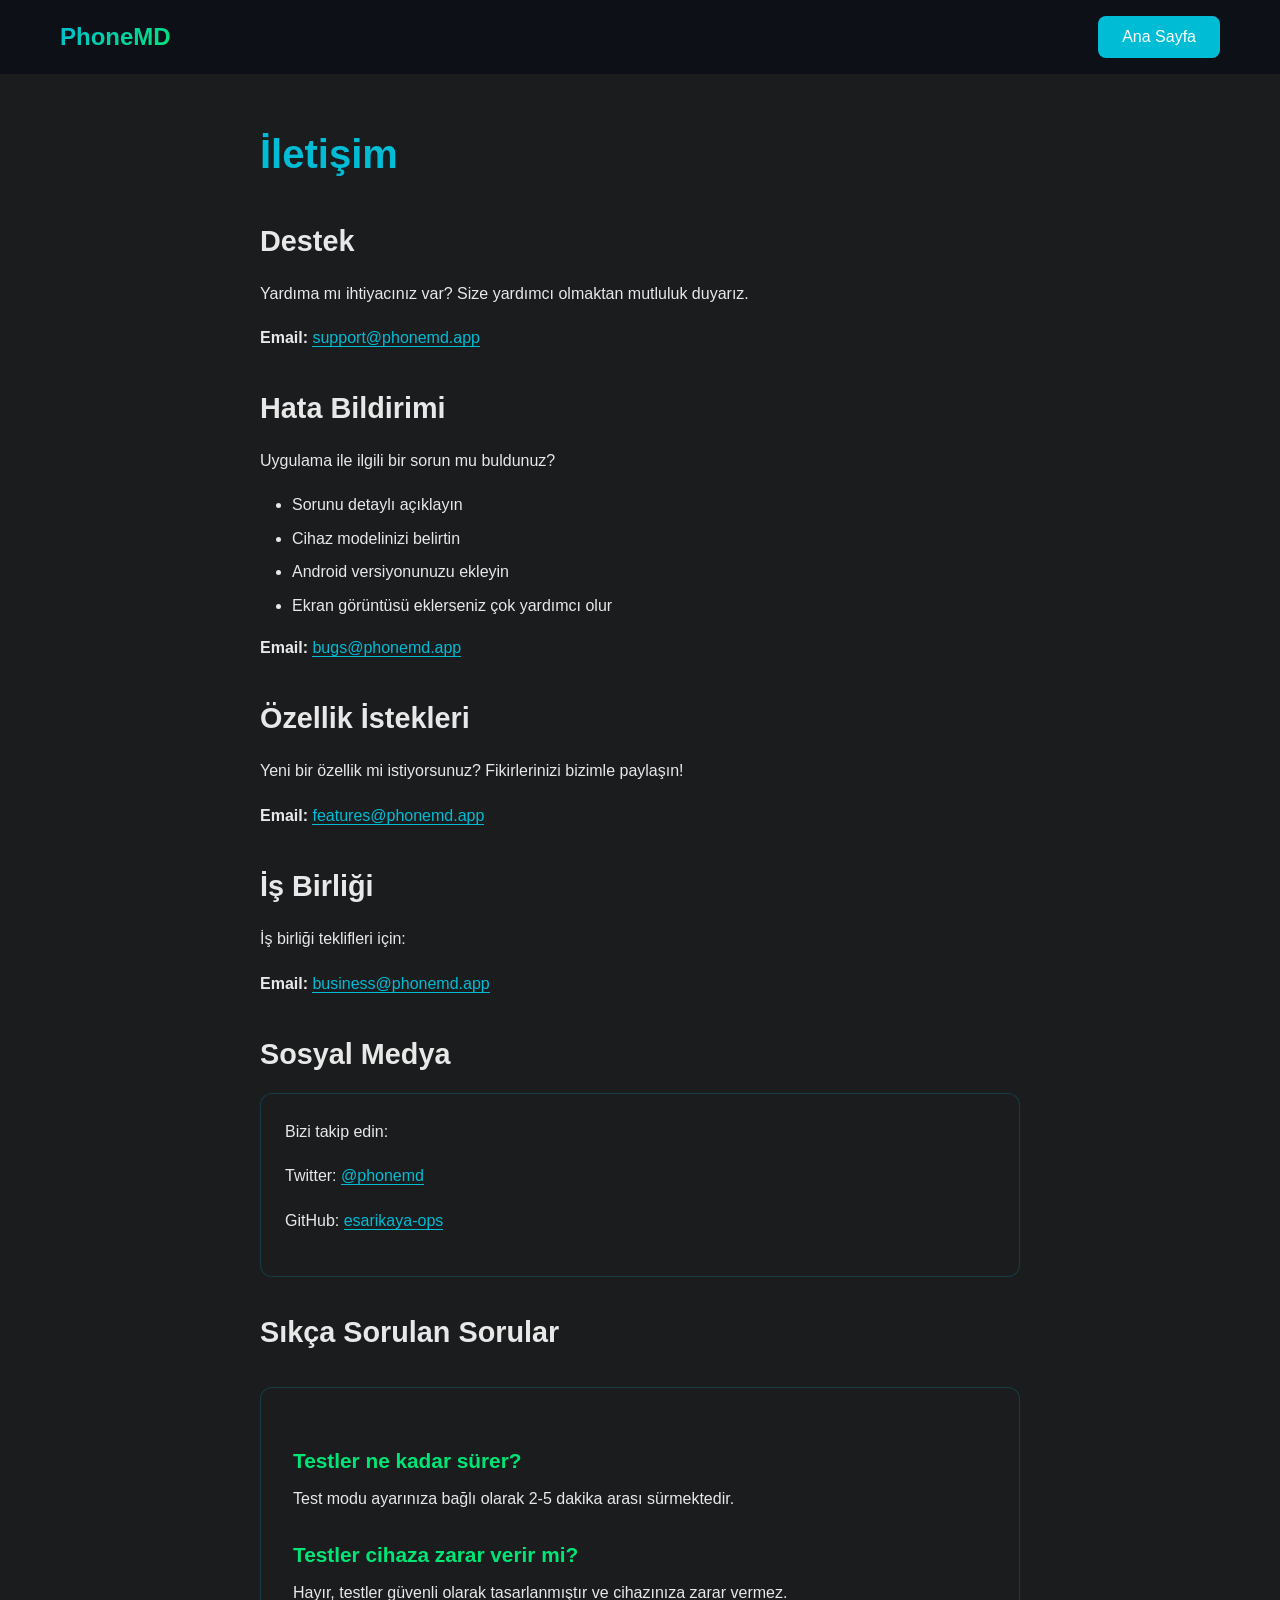
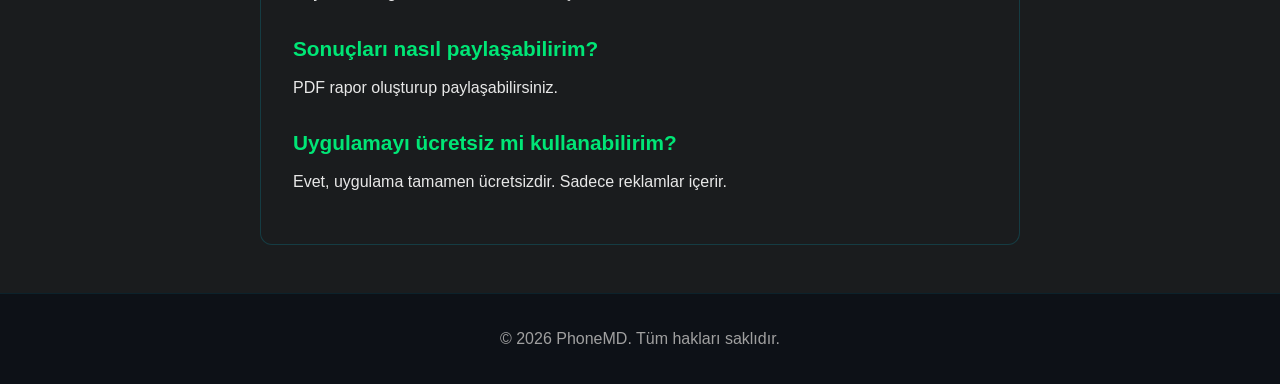
==== contact.html @ 015709df "Add legal pages and app icon - Privacy policy - Terms of service - Contact page - App icon favicon -" ====
<!DOCTYPE html>
<html lang="tr">
<head>
    <meta charset="UTF-8">
    <meta name="viewport" content="width=device-width, initial-scale=1.0">
    <title>İletişim - PhoneMD</title>
    <link rel="stylesheet" href="style.css">
    <link rel="icon" type="image/png" href="icon.png">
</head>
<body>
    <header>
        <nav>
            <div class="logo">PhoneMD</div>
            <a href="index.html" class="nav-btn">Ana Sayfa</a>
        </nav>
    </header>

    <main>
        <section class="legal-page">
            <div class="container">
                <h1>İletişim</h1>

                <h2>Destek</h2>
                <p>Yardıma mı ihtiyacınız var? Size yardımcı olmaktan mutluluk duyarız.</p>
                <p><strong>Email:</strong> <a href="mailto:support@phonemd.app">support@phonemd.app</a></p>

                <h2>Hata Bildirimi</h2>
                <p>Uygulama ile ilgili bir sorun mu buldunuz?</p>
                <ul>
                    <li>Sorunu detaylı açıklayın</li>
                    <li>Cihaz modelinizi belirtin</li>
                    <li>Android versiyonunuzu ekleyin</li>
                    <li>Ekran görüntüsü eklerseniz çok yardımcı olur</li>
                </ul>
                <p><strong>Email:</strong> <a href="mailto:bugs@phonemd.app">bugs@phonemd.app</a></p>

                <h2>Özellik İstekleri</h2>
                <p>Yeni bir özellik mi istiyorsunuz? Fikirlerinizi bizimle paylaşın!</p>
                <p><strong>Email:</strong> <a href="mailto:features@phonemd.app">features@phonemd.app</a></p>

                <h2>İş Birliği</h2>
                <p>İş birliği teklifleri için:</p>
                <p><strong>Email:</strong> <a href="mailto:business@phonemd.app">business@phonemd.app</a></p>

                <h2>Sosyal Medya</h2>
                <div class="social-links">
                    <p>Bizi takip edin:</p>
                    <p>Twitter: <a href="https://twitter.com/phonemd" target="_blank">@phonemd</a></p>
                    <p>GitHub: <a href="https://github.com/esarikaya-ops" target="_blank">esarikaya-ops</a></p>
                </div>

                <h2>Sıkça Sorulan Sorular</h2>
                <div class="faq">
                    <h3>Testler ne kadar sürer?</h3>
                    <p>Test modu ayarınıza bağlı olarak 2-5 dakika arası sürmektedir.</p>

                    <h3>Testler cihaza zarar verir mi?</h3>
                    <p>Hayır, testler güvenli olarak tasarlanmıştır ve cihazınıza zarar vermez.</p>

                    <h3>Sonuçları nasıl paylaşabilirim?</h3>
                    <p>PDF rapor oluşturup paylaşabilirsiniz.</p>

                    <h3>Uygulamayı ücretsiz mi kullanabilirim?</h3>
                    <p>Evet, uygulama tamamen ücretsizdir. Sadece reklamlar içerir.</p>
                </div>
            </div>
        </section>
    </main>

    <footer>
        <p>&copy; 2026 PhoneMD. Tüm hakları saklıdır.</p>
    </footer>
</body>
</html>
---- style.css ----
* {
    margin: 0;
    padding: 0;
    box-sizing: border-box;
}

:root {
    --primary: #00BCD4;
    --primary-dark: #0097A7;
    --secondary: #00E676;
    --dark: #1A1C1E;
    --surface: #0D1117;
    --text: #E8E8E8;
    --text-secondary: #A0A0A0;
}

body {
    font-family: -apple-system, BlinkMacSystemFont, 'Segoe UI', Roboto, Oxygen, Ubuntu, sans-serif;
    background: var(--dark);
    color: var(--text);
    line-height: 1.6;
}

.container {
    max-width: 1200px;
    margin: 0 auto;
    padding: 0 20px;
}

header {
    background: var(--surface);
    padding: 1rem 0;
    position: sticky;
    top: 0;
    z-index: 100;
    backdrop-filter: blur(10px);
}

nav {
    max-width: 1200px;
    margin: 0 auto;
    padding: 0 20px;
    display: flex;
    justify-content: space-between;
    align-items: center;
}

.logo {
    font-size: 1.5rem;
    font-weight: bold;
    background: linear-gradient(135deg, var(--primary), var(--secondary));
    -webkit-background-clip: text;
    -webkit-text-fill-color: transparent;
}

.nav-btn {
    background: var(--primary);
    color: white;
    padding: 0.5rem 1.5rem;
    border-radius: 8px;
    text-decoration: none;
    transition: all 0.3s;
}

.nav-btn:hover {
    background: var(--primary-dark);
    transform: translateY(-2px);
}

.hero {
    padding: 6rem 0;
    text-align: center;
    background: linear-gradient(135deg, #0D1117 0%, #1a2332 100%);
}

.hero h1 {
    font-size: 3rem;
    margin-bottom: 1rem;
    background: linear-gradient(135deg, var(--primary), var(--secondary));
    -webkit-background-clip: text;
    -webkit-text-fill-color: transparent;
}

.hero p {
    font-size: 1.25rem;
    color: var(--text-secondary);
    margin-bottom: 2rem;
    max-width: 600px;
    margin-left: auto;
    margin-right: auto;
}

.cta-button {
    display: inline-block;
    background: linear-gradient(135deg, var(--primary), var(--secondary));
    color: white;
    padding: 1rem 2.5rem;
    border-radius: 12px;
    text-decoration: none;
    font-size: 1.1rem;
    font-weight: 600;
    transition: all 0.3s;
    box-shadow: 0 4px 20px rgba(0, 188, 212, 0.3);
}

.cta-button:hover {
    transform: translateY(-3px);
    box-shadow: 0 6px 30px rgba(0, 188, 212, 0.5);
}

.features {
    padding: 5rem 0;
    background: var(--surface);
}

.features h2, .tests h2, .download h2 {
    text-align: center;
    font-size: 2.5rem;
    margin-bottom: 3rem;
}

.feature-grid {
    display: grid;
    grid-template-columns: repeat(auto-fit, minmax(250px, 1fr));
    gap: 2rem;
}

.feature {
    background: var(--dark);
    padding: 2rem;
    border-radius: 16px;
    text-align: center;
    transition: transform 0.3s;
    border: 1px solid rgba(0, 188, 212, 0.1);
}

.feature:hover {
    transform: translateY(-5px);
    border-color: var(--primary);
}

.icon {
    font-size: 3rem;
    margin-bottom: 1rem;
}

.feature h3 {
    margin-bottom: 0.5rem;
    color: var(--primary);
}

.feature p {
    color: var(--text-secondary);
}

.tests {
    padding: 5rem 0;
}

.test-list {
    display: flex;
    flex-wrap: wrap;
    gap: 1rem;
    justify-content: center;
}

.badge {
    background: linear-gradient(135deg, rgba(0, 188, 212, 0.2), rgba(0, 230, 118, 0.2));
    border: 1px solid var(--primary);
    padding: 0.5rem 1rem;
    border-radius: 20px;
    font-size: 0.9rem;
    transition: all 0.3s;
}

.badge:hover {
    background: linear-gradient(135deg, rgba(0, 188, 212, 0.3), rgba(0, 230, 118, 0.3));
    transform: scale(1.05);
}

.download {
    padding: 5rem 0;
    text-align: center;
    background: linear-gradient(135deg, var(--surface) 0%, var(--dark) 100%);
}

.download p {
    color: var(--text-secondary);
    margin-bottom: 2rem;
    font-size: 1.2rem;
}

footer {
    background: var(--surface);
    text-align: center;
    padding: 2rem;
    color: var(--text-secondary);
    border-top: 1px solid rgba(0, 188, 212, 0.1);
}

.legal-page {
    padding: 3rem 0;
    max-width: 800px;
    margin: 0 auto;
}

.legal-page h1 {
    font-size: 2.5rem;
    margin-bottom: 0.5rem;
    color: var(--primary);
}

.legal-page h2 {
    font-size: 1.8rem;
    margin-top: 2rem;
    margin-bottom: 1rem;
    color: var(--text);
}

.legal-page h3 {
    font-size: 1.3rem;
    margin-top: 1.5rem;
    margin-bottom: 0.5rem;
    color: var(--secondary);
}

.legal-page p {
    margin-bottom: 1rem;
    line-height: 1.8;
}

.legal-page ul {
    margin-left: 2rem;
    margin-bottom: 1rem;
}

.legal-page li {
    margin-bottom: 0.5rem;
    line-height: 1.6;
}

.legal-page a {
    color: var(--primary);
    text-decoration: none;
    border-bottom: 1px solid var(--primary);
    transition: all 0.3s;
}

.legal-page a:hover {
    color: var(--secondary);
    border-bottom-color: var(--secondary);
}

.update-date {
    color: var(--text-secondary);
    font-style: italic;
    margin-bottom: 2rem;
}

.social-links {
    background: var(--dark);
    padding: 1.5rem;
    border-radius: 12px;
    border: 1px solid rgba(0, 188, 212, 0.2);
}

.faq {
    background: var(--dark);
    padding: 2rem;
    border-radius: 12px;
    border: 1px solid rgba(0, 188, 212, 0.2);
    margin-top: 2rem;
}

@media (max-width: 768px) {
    .hero h1 {
        font-size: 2rem;
    }

    .hero p {
        font-size: 1rem;
    }

    .features h2, .tests h2, .download h2 {
        font-size: 2rem;
    }
}
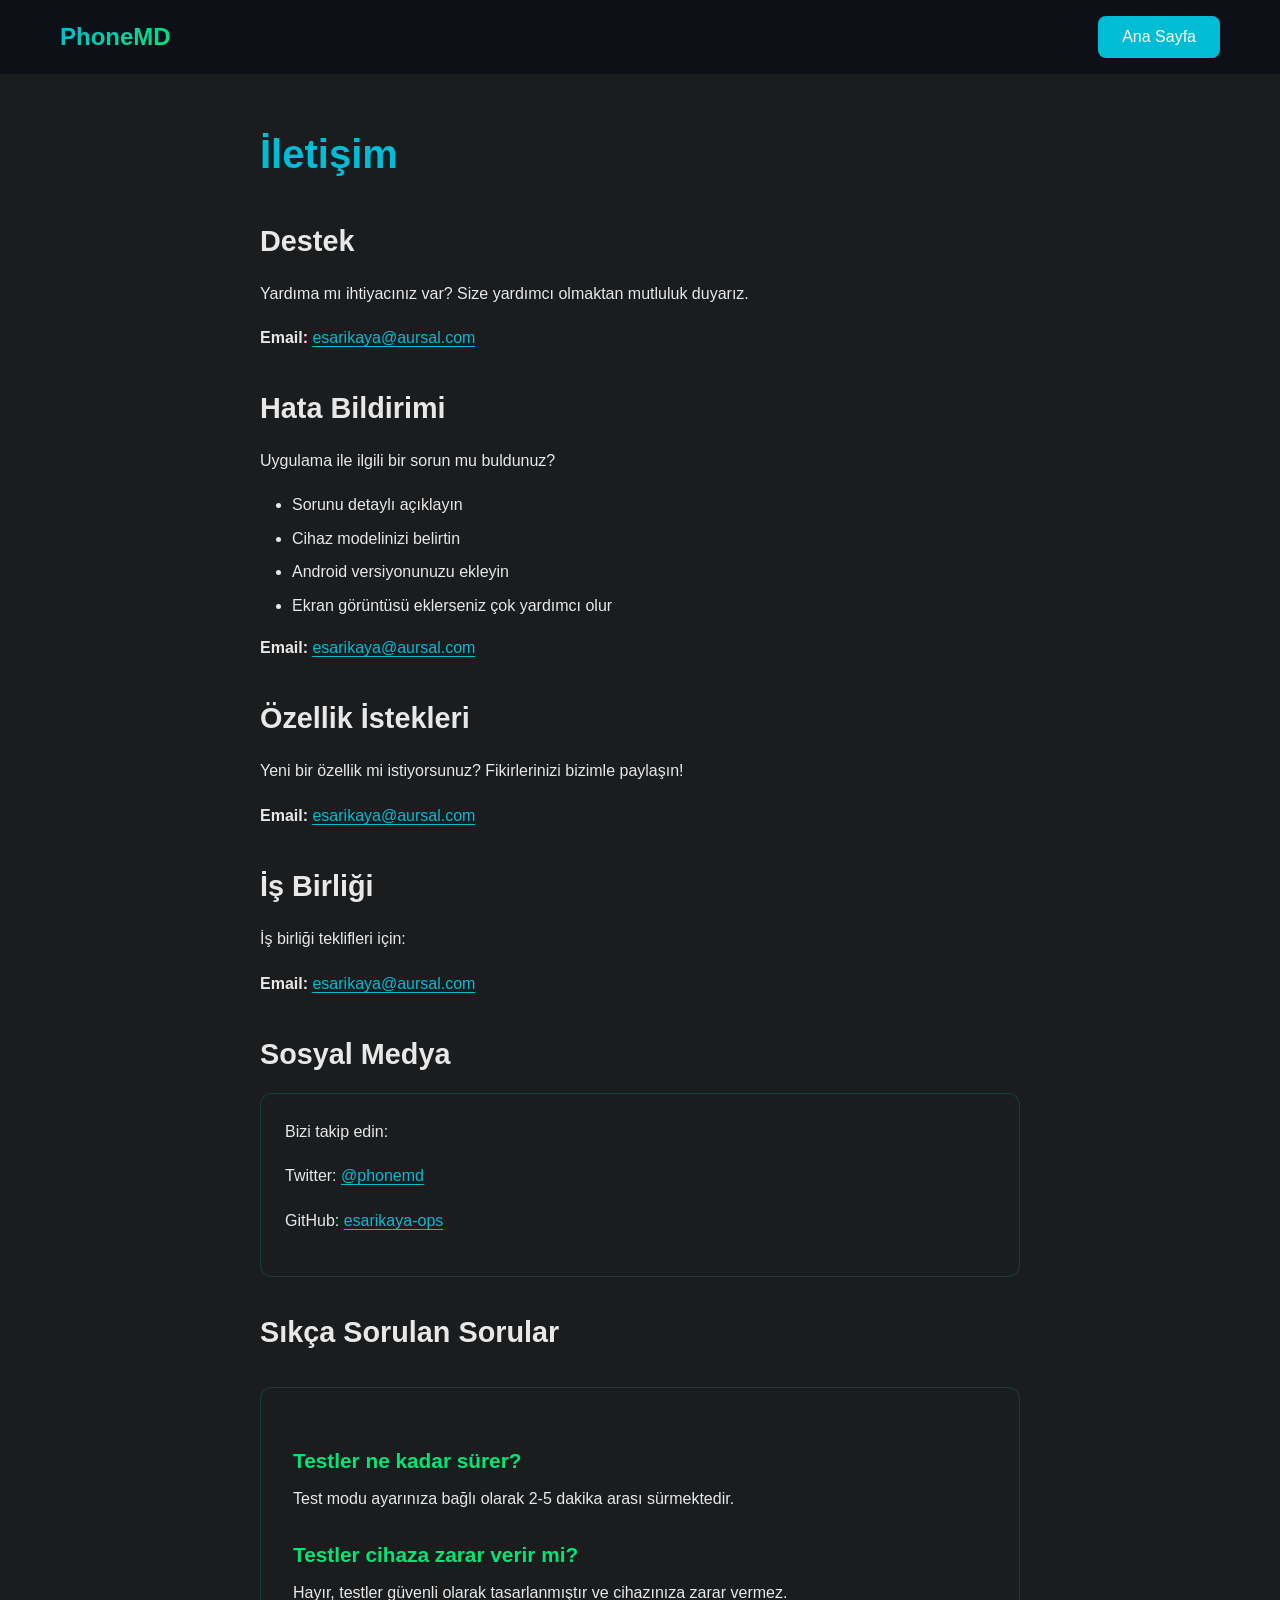
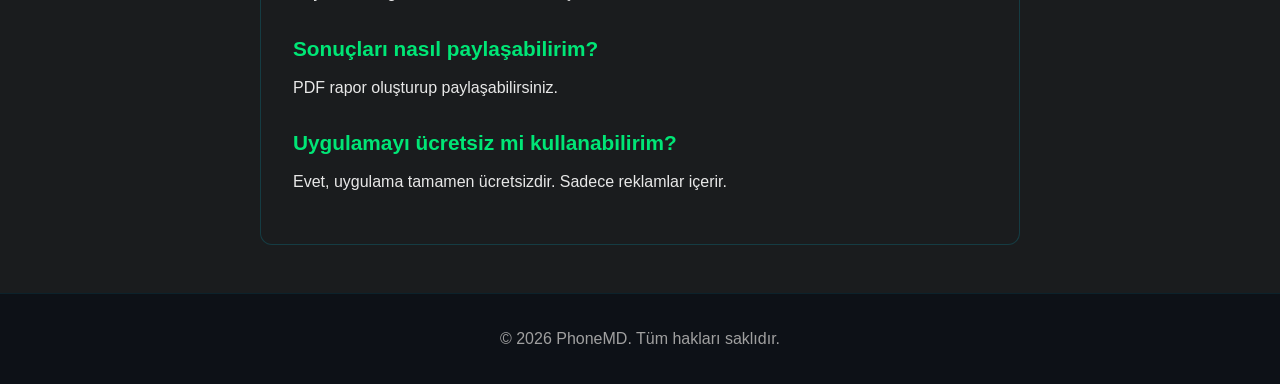
==== commit 39b0678f: "contact: every address is esarikaya@aursal.com — phonemd.app never existed, mail to it bounced Co-Au" ====
--- a/contact.html
+++ b/contact.html
@@ -22,7 +22,7 @@
 
                 <h2>Destek</h2>
                 <p>Yardıma mı ihtiyacınız var? Size yardımcı olmaktan mutluluk duyarız.</p>
-                <p><strong>Email:</strong> <a href="mailto:support@phonemd.app">support@phonemd.app</a></p>
+                <p><strong>Email:</strong> <a href="mailto:esarikaya@aursal.com">esarikaya@aursal.com</a></p>
 
                 <h2>Hata Bildirimi</h2>
                 <p>Uygulama ile ilgili bir sorun mu buldunuz?</p>
@@ -32,15 +32,15 @@
                     <li>Android versiyonunuzu ekleyin</li>
                     <li>Ekran görüntüsü eklerseniz çok yardımcı olur</li>
                 </ul>
-                <p><strong>Email:</strong> <a href="mailto:bugs@phonemd.app">bugs@phonemd.app</a></p>
+                <p><strong>Email:</strong> <a href="mailto:esarikaya@aursal.com">esarikaya@aursal.com</a></p>
 
                 <h2>Özellik İstekleri</h2>
                 <p>Yeni bir özellik mi istiyorsunuz? Fikirlerinizi bizimle paylaşın!</p>
-                <p><strong>Email:</strong> <a href="mailto:features@phonemd.app">features@phonemd.app</a></p>
+                <p><strong>Email:</strong> <a href="mailto:esarikaya@aursal.com">esarikaya@aursal.com</a></p>
 
                 <h2>İş Birliği</h2>
                 <p>İş birliği teklifleri için:</p>
-                <p><strong>Email:</strong> <a href="mailto:business@phonemd.app">business@phonemd.app</a></p>
+                <p><strong>Email:</strong> <a href="mailto:esarikaya@aursal.com">esarikaya@aursal.com</a></p>
 
                 <h2>Sosyal Medya</h2>
                 <div class="social-links">
--- a/style.css
+++ b/style.css
@@ -272,6 +272,164 @@
     margin-top: 2rem;
 }
 
+.legal-hero {
+    background: linear-gradient(135deg, var(--surface) 0%, var(--dark) 100%);
+    padding: 4rem 0 2rem;
+    text-align: center;
+    border-bottom: 1px solid rgba(0, 188, 212, 0.2);
+}
+
+.legal-hero h1 {
+    font-size: 3rem;
+    margin-bottom: 1rem;
+    background: linear-gradient(135deg, var(--primary), var(--secondary));
+    -webkit-background-clip: text;
+    -webkit-text-fill-color: transparent;
+}
+
+.hero-subtitle {
+    font-size: 1.3rem;
+    color: var(--text-secondary);
+    margin-bottom: 1rem;
+}
+
+.legal-content {
+    padding: 3rem 0;
+}
+
+.legal-intro {
+    background: var(--dark);
+    padding: 2rem;
+    border-radius: 12px;
+    border-left: 4px solid var(--primary);
+    margin-bottom: 3rem;
+    font-size: 1.1rem;
+}
+
+.legal-toc {
+    background: var(--surface);
+    padding: 2rem;
+    border-radius: 12px;
+    margin-bottom: 3rem;
+}
+
+.legal-toc h3 {
+    color: var(--primary);
+    margin-bottom: 1rem;
+}
+
+.legal-toc ol {
+    margin-left: 1.5rem;
+}
+
+.legal-toc li {
+    margin-bottom: 0.5rem;
+}
+
+.legal-toc a {
+    color: var(--text);
+    text-decoration: none;
+    transition: color 0.3s;
+}
+
+.legal-toc a:hover {
+    color: var(--primary);
+}
+
+.legal-section {
+    margin-bottom: 4rem;
+}
+
+.section-number {
+    color: var(--primary);
+    font-weight: bold;
+    margin-right: 0.5rem;
+}
+
+.info-grid, .permission-grid, .rights-grid {
+    display: grid;
+    grid-template-columns: repeat(auto-fit, minmax(250px, 1fr));
+    gap: 1.5rem;
+    margin: 2rem 0;
+}
+
+.info-card, .permission-card, .right-item {
+    background: var(--dark);
+    padding: 1.5rem;
+    border-radius: 12px;
+    border: 1px solid rgba(0, 188, 212, 0.2);
+    transition: all 0.3s;
+}
+
+.info-card:hover, .permission-card:hover, .right-item:hover {
+    border-color: var(--primary);
+    transform: translateY(-3px);
+}
+
+.info-card h4, .permission-card h4, .right-item h4 {
+    color: var(--primary);
+    margin-bottom: 0.5rem;
+}
+
+.perm-icon {
+    font-size: 2rem;
+    display: block;
+    margin-bottom: 1rem;
+}
+
+.highlight-box {
+    background: linear-gradient(135deg, rgba(0, 188, 212, 0.1), rgba(0, 230, 118, 0.1));
+    border-left: 4px solid var(--primary);
+    padding: 1.5rem;
+    border-radius: 8px;
+    margin: 2rem 0;
+}
+
+.purpose-list {
+    margin: 2rem 0;
+}
+
+.purpose-item {
+    display: flex;
+    gap: 1rem;
+    background: var(--dark);
+    padding: 1.5rem;
+    border-radius: 12px;
+    margin-bottom: 1rem;
+    border: 1px solid rgba(0, 188, 212, 0.1);
+}
+
+.purpose-icon {
+    font-size: 2rem;
+}
+
+.contact-box {
+    background: var(--dark);
+    padding: 2rem;
+    border-radius: 12px;
+    border: 1px solid rgba(0, 188, 212, 0.2);
+    margin-top: 2rem;
+}
+
+.legal-footer-box {
+    background: var(--surface);
+    padding: 1.5rem;
+    border-radius: 12px;
+    margin-top: 3rem;
+    text-align: center;
+    border: 1px solid rgba(0, 188, 212, 0.1);
+}
+
+footer a {
+    color: var(--text-secondary);
+    text-decoration: none;
+    transition: color 0.3s;
+}
+
+footer a:hover {
+    color: var(--primary);
+}
+
 @media (max-width: 768px) {
     .hero h1 {
         font-size: 2rem;
